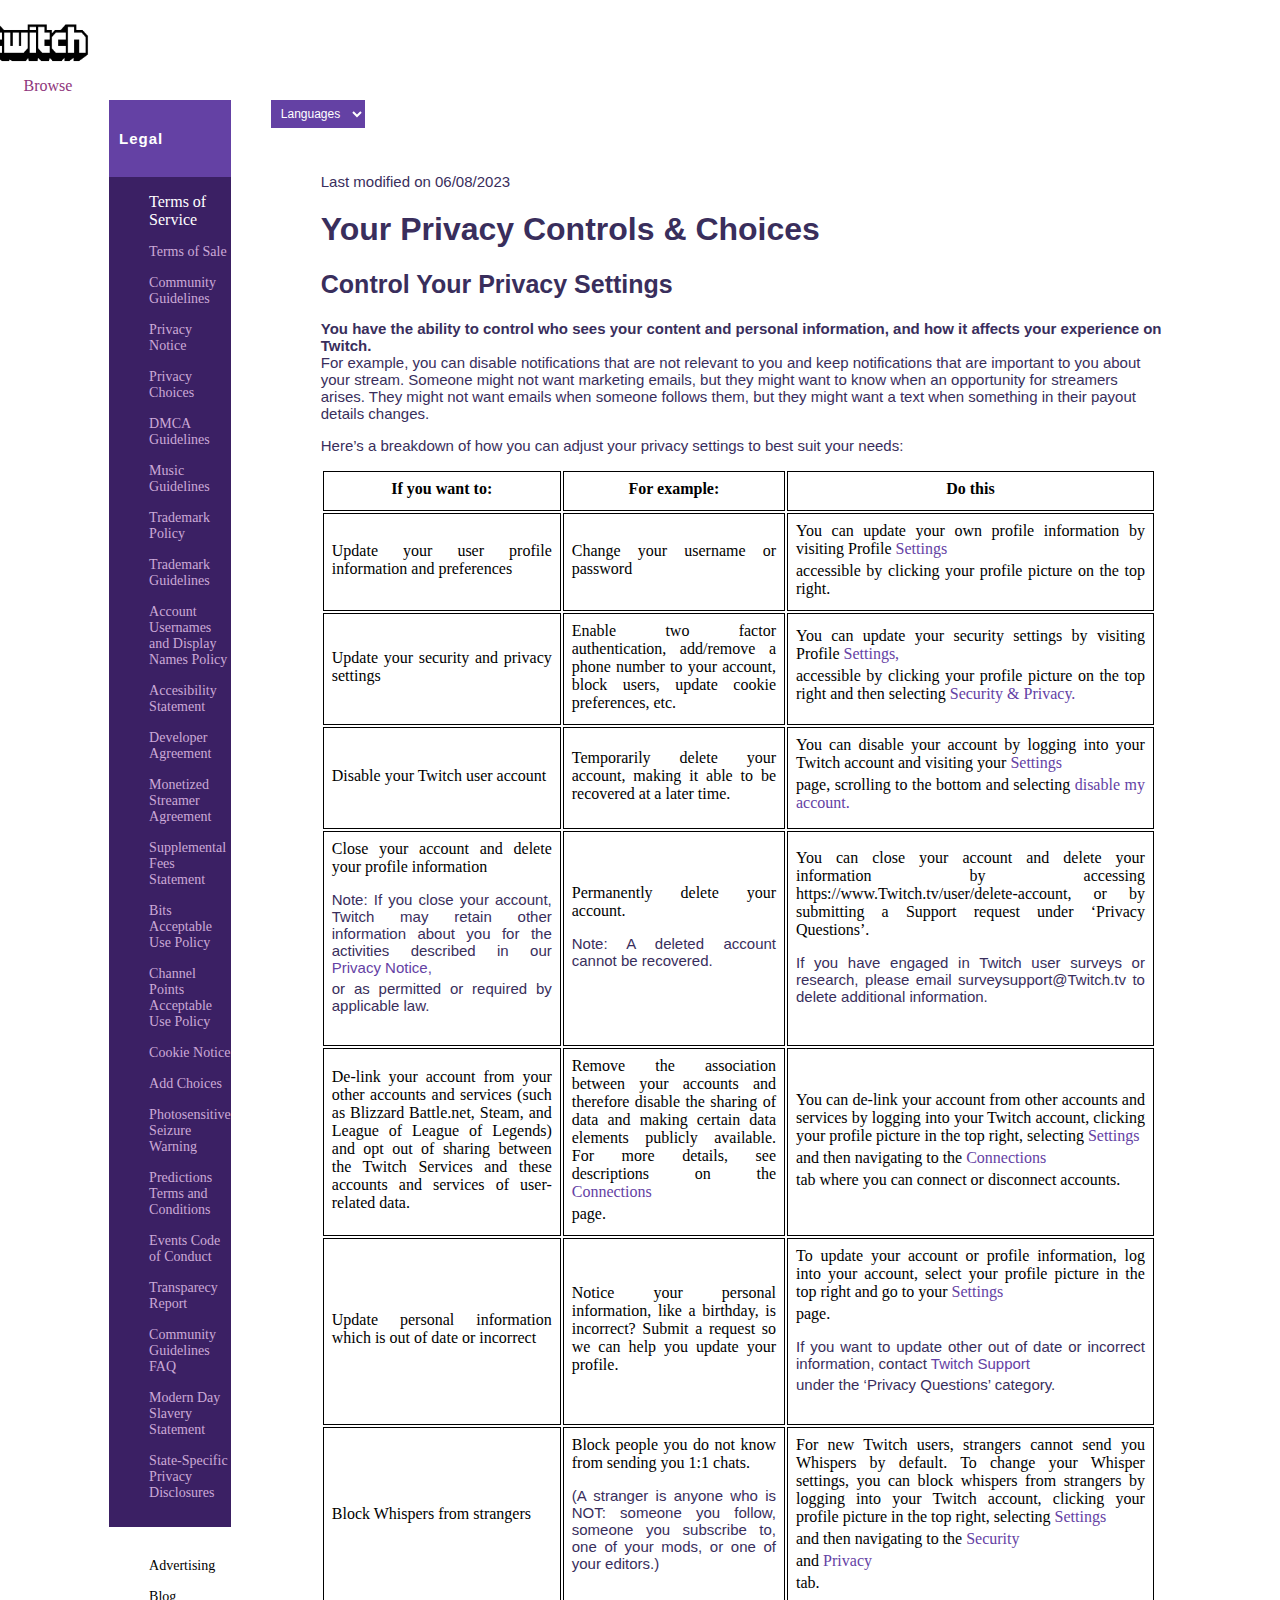
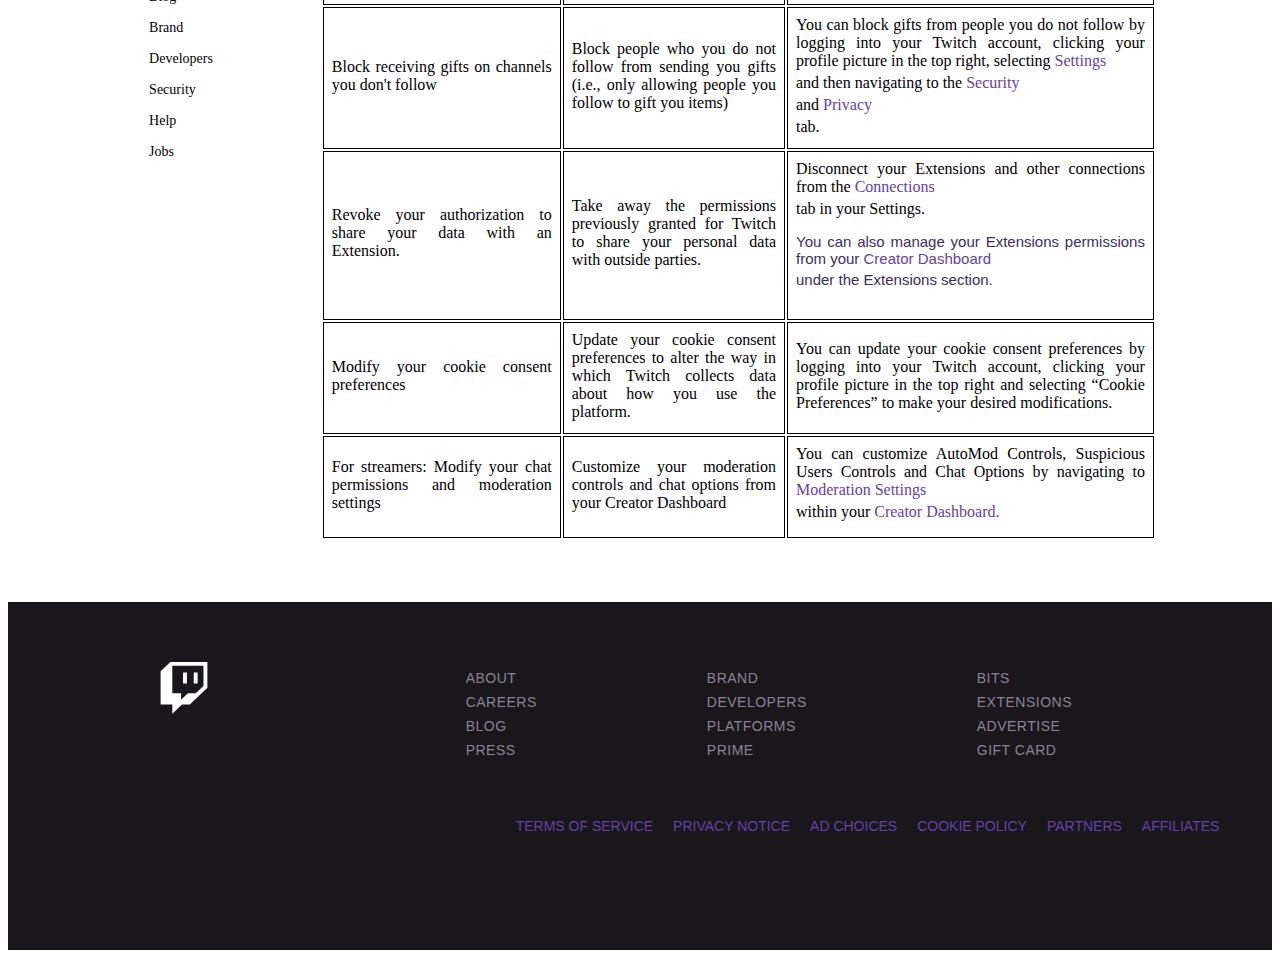
==== choices.html @ 5cd11c77 "initial commit" ====
<!DOCTYPE html>
<html lang="en">
  <head>
    <meta charset="UTF-8" />
    <meta http-equiv="X-UA-Compatible" content="IE=edge" />
    <meta name="viewport" content="width=device-width, initial-scale=1.0" />
    <title>Privacy Choices</title>
    <link rel="icon" href="./images/logo2.jpg" />
    <link rel="stylesheet" href="./styles/terms.css" />
    <link rel="stylesheet" href="./choices.css">
    <link
      href="https://cdn.jsdelivr.net/npm/bootstrap@5.3.0/dist/css/bootstrap.min.css"
      rel="stylesheet"
      integrity="sha384-9ndCyUaIbzAi2FUVXJi0CjmCapSmO7SnpJef0486qhLnuZ2cdeRhO02iuK6FUUVM"
      crossorigin="anonymous"
    />
  </head>
  <body>
    <nav class="navbar bg-body-tertiary">
      <div class="container">
        <a class="navbar-brand" href="#">
          <img
            src="./images/logo.png"
            alt="Bootstrap"
            width="120"
            height="60"
          />
        </a>
        <a href="" class="browse"><div>Browse</div></a>
      </div>
    </nav>
    <section class="section">
      <aside>
        <div class="contain">
          <div class="legal">
            <a href="" class="legalhead"><h4>Legal</h4></a>
          </div>
          <ul>
            <a href="" class="service">Terms of Service</a>
            <li><a href="#">Terms of Sale</a></li>
            <li><a href="">Community Guidelines</a></li>
            <li><a href="./privacy.html">Privacy Notice</a></li>
            <li><a href="./choices.html">Privacy Choices</a></li>
            <li><a href="">DMCA Guidelines</a></li>
            <li><a href="">Music Guidelines</a></li>
            <li><a href="">Trademark Policy</a></li>
            <li><a href="">Trademark Guidelines</a></li>
            <li><a href="">Account Usernames and Display Names Policy</a></li>
            <li><a href="">Accesibility Statement</a></li>
            <li><a href="">Developer Agreement</a></li>
            <li><a href="">Monetized Streamer Agreement</a></li>
            <li><a href="">Supplemental Fees Statement</a></li>
            <li><a href="">Bits Acceptable Use Policy</a></li>
            <li><a href="">Channel Points Acceptable Use Policy</a></li>
            <li><a href="">Cookie Notice</a></li>
            <li><a href="">Add Choices</a></li>
            <li><a href="">Photosensitive Seizure Warning</a></li>
            <li><a href="">Predictions Terms and Conditions</a></li>
            <li><a href="">Events Code of Conduct</a></li>
            <li><a href="">Transparecy Report</a></li>
            <li><a href="">Community Guidelines FAQ</a></li>
            <li><a href="">Modern Day Slavery Statement</a></li>
            <li><a href="">State-Specific Privacy Disclosures</a></li>
          </ul>
        </div>
        <ul class="second-list">
          <li><a href="">Advertising</a></li>
          <li><a href="./blog.html">Blog</a></li>
          <li><a href="">Brand</a></li>
          <li><a href="">Developers</a></li>
          <li><a href="">Security</a></li>
          <li><a href="">Help</a></li>
          <li><a href="">Jobs</a></li>
        </ul>
      </aside>
      <article>
        <select name="" id="lang">
          <option value="">Languages</option>
          <option value="">Български</option>
          <option value="">Català</option>
          <option value="">Čeština</option>
          <option value="">Dansk</option>
          <option value="">Duetsch</option>
          <option value="">Ελληνικά</option>
          <option value="">English</option>
          <option value="">Suomi</option>
          <option value="">Magyar</option>
          <option value="">Italiano</option>
          <option value="">Nederlands</option>
          <option value="">Norks</option>
        </select>

        <article class="article1">
          <div>
            <p class="modify">Last modified on 06/08/2023</p>
            <h1>Your Privacy Controls & Choices</h1>
          <h2>Control Your Privacy Settings</h2>
          <p><b>You have the ability to control who sees your content and personal information, and how it affects your experience on Twitch.</b>
            For example, you can disable notifications that are not relevant to you and keep notifications that are important to you about your stream. Someone might not want marketing emails, but they might want to know when an opportunity for streamers arises. They might not want emails when someone follows them, but they might want a text when something in their payout details changes.</p>
            <p>Here’s a breakdown of how you can adjust your privacy settings to best suit your needs: </p>
            <table>
                <tbody>
                    <tr>
                        <th>If you want to:</th>
                        <th>For example:</th>
                        <th>Do this</th>
                    </tr>
                    <tr>
                        <td>Update your user profile information and preferences</td>
                        <td>Change your username or password</td>
                        <td>You can update your own profile information by visiting Profile <a href="">Settings</a> accessible by clicking your profile picture on the top right.</td>
                    </tr>
                    <tr>
                        <td>Update your security and privacy settings</td>
                        <td>Enable two factor authentication, add/remove a phone number to your account, block users, update cookie preferences, etc.</td>
                        <td>You can update your security settings by visiting Profile <a href="">Settings,</a> accessible by clicking your profile picture on the top right and then selecting <a href="">Security & Privacy.</a></td>
                    </tr>
                    <tr>
                        <td>Disable your Twitch user account</td>
                        <td>Temporarily delete your account, making it able to be recovered at a later time.</td>
                        <td>You can disable your account by logging into your Twitch account and visiting your <a href="">Settings</a> page, scrolling to the bottom and selecting <a href="">disable my account.</a></td>
                    </tr>
                    <tr>
                        <td>Close your account and delete your profile information
                            <p>Note: If you close your account, Twitch may retain other information about you for the activities described in our <a href="">Privacy Notice,</a> or as permitted or required by applicable law.</p>
                        </td>
                        <td>Permanently delete your account.
                            <p>Note: A deleted account cannot be recovered. </p>
                        </td>
                        <td>You can close your account and delete your information by accessing https://www.Twitch.tv/user/delete-account, or by submitting a Support request under ‘Privacy Questions’.
                            <p>If you have engaged in Twitch user surveys or research, please email surveysupport@Twitch.tv to delete additional information.</p>
                        </td>
                    </tr>
                    <tr>
                        <td>De-link your account from your other accounts and services (such as Blizzard Battle.net, Steam, and League of League of Legends) and opt out of sharing between the Twitch Services and these accounts and services of user-related data.</td>
                        <td>Remove the association between your accounts and therefore disable the sharing of data and making certain data elements publicly available. For more details, see descriptions on the <a href="">Connections</a> page. </td>
                        <td>You can de-link your account from other accounts and services by logging into your Twitch account, clicking your profile picture in the top right, selecting <a href="">Settings</a> and then navigating to the <a href="">Connections</a> tab where you can connect or disconnect accounts.</td>
                    </tr>
                    <tr>
                        <td>Update personal information which is out of date or incorrect</td>
                        <td>Notice your personal information, like a birthday, is incorrect? Submit a request so we can help you update your profile.</td>
                        <td>To update your account or profile information, log into your account, select your profile picture in the top right and go to your <a href="">Settings</a> page.
                           <p>If you want to update other out of date or incorrect information, contact <a href="">Twitch Support</a> under the ‘Privacy Questions’ category.</p></td>
                    </tr>
                    <tr>
                        <td>Block Whispers from strangers</td>
                        <td>Block people you do not know from sending you 1:1 chats.
                            <p>(A stranger is anyone who is NOT: someone you follow, someone you subscribe to, one of your mods, or one of your editors.)</p>
                        </td>
                        <td>For new Twitch users, strangers cannot send you Whispers by default. To change your Whisper settings, you can block whispers from strangers by logging into your Twitch account, clicking your profile picture in the top right, selecting <a href="">Settings</a> and then navigating to the <a href="">Security</a> and <a href="">Privacy</a> tab.</td>
                    </tr>
                    <tr>
                        <td>Block receiving gifts on channels you don't follow</td>
                        <td>Block people who you do not follow from sending you gifts (i.e., only allowing people you follow to gift you items)</td>
                        <td>You can block gifts from people you do not follow by logging into your Twitch account, clicking your profile picture in the top right, selecting <a href="">Settings</a> and then navigating to the <a href="">Security</a> and <a href="">Privacy</a> tab.</td>
                    </tr>
                    <tr>
                        <td>Revoke your authorization to share your data with an Extension.</td>
                        <td>Take away the permissions previously granted for Twitch to share your personal data with outside parties.</td>
                        <td>Disconnect your Extensions and other connections from the <a href="">Connections</a> tab in your Settings.
                            <p>You can also manage your Extensions permissions from your <a href="">Creator Dashboard</a> under the Extensions section.</p>
                        </td>
                    </tr>
                    <tr>
                        <td>Modify your cookie consent preferences</td>
                        <td>Update your cookie consent preferences to alter the way in which Twitch collects data about how you use the platform.</td>
                        <td>You can update your cookie consent preferences by logging into your Twitch account, clicking your profile picture in the top right and selecting “Cookie Preferences” to make your desired modifications.</td>
                    </tr>
                    <tr>
                        <td>For streamers: Modify your chat permissions and moderation settings</td>
                        <td>Customize your moderation controls and chat options from your Creator Dashboard</td>
                        <td>You can customize AutoMod Controls, Suspicious Users Controls and Chat Options by navigating to <a href="">Moderation Settings</a> within your <a href="">Creator Dashboard.</a> </td>
                    </tr>
                </tbody>
            </table>
          </div>
        </article>
    </section>
    <script
      src="https://cdn.jsdelivr.net/npm/bootstrap@5.3.0/dist/js/bootstrap.bundle.min.js"
      integrity="sha384-geWF76RCwLtnZ8qwWowPQNguL3RmwHVBC9FhGdlKrxdiJJigb/j/68SIy3Te4Bkz"
      crossorigin="anonymous"
    ></script>
  </body>
  <footer>
    <div class="footlayer">
      <div class="footerimg">
        <a href=""
          ><svg
            width="48"
            height="53"
            viewBox="0 0 30 34"
            fill="none"
            xmlns="http://www.w3.org/2000/svg"
            alt=""
          >
            <path
              fill-rule="evenodd"
              clip-rule="evenodd"
              d="M27.4994 15.3919L22.5006 20.1262H17.4994L13.1233 24.2708V20.1262H7.49939V2.36833H27.4994V15.3919ZM6.24909 0L0 5.91853V27.2289H7.49939V33.1475L13.7485 27.2289H18.7497L30 16.5737V0H6.24909ZM23.7509 6.69873H21.2502V13.8008H23.7509V6.69873ZM14.3766 6.6709H16.8773V13.7739H14.3766V6.6709Z"
              fill="#FFFFFF"
            ></path>
          </svg>
        </a>
      </div>
      <div class="footer-menu">
        <ul>
          <li><a href="">about</a></li>
          <li><a href="">careers</a></li>
          <li><a href="./blog.html">blog</a></li>
          <li><a href="">Press</a></li>
        </ul>
      </div>
      <div class="footer-menu">
        <ul>
          <li><a href="">brand</a></li>
          <li><a href="">developers</a></li>
          <li><a href="">platforms</a></li>
          <li><a href="">Prime</a></li>
        </ul>
      </div>
      <div class="footer-menu">
        <ul>
          <li><a href="">bits</a></li>
          <li><a href="">extensions</a></li>
          <li><a href="">advertise</a></li>
          <li><a href="">gift card</a></li>
        </ul>
      </div>
    </div>
    <div class="footer-sub">
      <ul>
        <li><a href="">terms of service</a></li>
        <li><a href="./privacy.html">privacy notice</a></li>
        <li><a href="">ad choices</a></li>
        <li><a href="">cookie policy</a></li>
        <li><a href="">partners</a></li>
        <li><a href="">affiliates</a></li>
      </ul>
    </div>
  </footer>
</html>
---- styles/terms.css ----
.navbar-brand {
  margin-left: -30px;
}
.browse {
  text-decoration: none;
  font-weight: 500;
  color: #8f367c;
}
.browse div {
  width: 80px;
  padding-top: 5px;
  padding-bottom: 5px;
  text-align: center;
  border-radius: 5px;
}
.browse :hover {
  background-color: #eeeeee;
}
.section {
  display: flex;
}
aside {
  margin-left: 8%;
  width: 12%;
  height: max-content;
  background: #ccc;
  background-color: #fff;
}
.contain {
  background-color: #3b2064;
  padding-bottom: 10px;
}
aside li {
  list-style-type: none;
  padding-top: 15px;
  color: #3b20c3;
  font-size: 14px;
}
aside li a {
  text-decoration: none;
  color: #ccaad7;
}
aside a:hover {
  color: #fff;
}
article {
  margin-right: 5%;
  margin-left: 40px;
  background-color: #fff;
}
.legalhead {
  color: #fff;
  text-decoration: none;
}
.legalhead h4 {
  font-size: 15px;
  letter-spacing: 1px;
  font-family: "Segoe UI", Tahoma, Geneva, Verdana, sans-serif;
}
.legal {
  background-color: #6441a4;
  padding: 10px;
  padding-right: 20px;
}
.second-list {
  background-color: #fff;
}
.second-list a {
  color: black;
}
.second-list a:hover {
  color: Black;
}
.service {
  color: #fff;
  text-decoration: none;
}
#lang {
  color: #fff;
  background-color: #6441a4;
  font-size: 12px;
  padding: 6px;
  border: none;
  font-family: Verdana, Geneva, Tahoma, sans-serif;
}
#lang:hover {
  background-color: #7d5bbe;
}
option {
  background-color: #fff;
  color: #3b20c3;
}
.article1 {
  padding-top: 30px;
  margin-left: 50px;
  margin-right: 5%;
  background-color: #fff;
  margin-bottom: 50px;
}
.modify {
  font-size: 14px;
  margin-bottom: 1.3rem;
}
.serve {
  font-size: 1.7rem;
  font-weight: 600;
  font-family: sans-serif;
  color: #392e5c;
  margin-bottom: 1.3rem;
}
.unorder li {
  list-style-type: none;
  margin-left: -30px;
  padding-bottom: 8px;
  font-size: 14px;
  font-family: sans-serif;
}
.unorder a {
  text-decoration: none;
  color: #6441b8;
}
.unorder a:hover {
  text-decoration: underline;
}
.article1 h4 {
  font-size: 1rem;
  font-weight: 600;
  line-height: 2rem;
  margin-bottom: 0.2rem;
  font-family: sans-serif;
  color: #392e5c;
}
.article1 h1 {
  font-family: sans-serif;
  color: #392e5c;
  font-weight: 600;
}
.article1 h5 {
  font-size: 0.9rem;
  font-weight: 600;
  margin-bottom: 0.2rem;
  font-family: sans-serif;
  color: #392e5c;
}
.article1 p {
  font-family: sans-serif;
  font-size: 15px;
  color: #392e5c;
}
.article1 ::after {
  clear: both;
  display: table;
  content: "";
}
footer {
  background-color: #19171c;
  padding-bottom: 100px;
}
.footerimg {
  padding-top: 60px;
  margin-left: 12%;
  width: 30%;
}
.footlayer {
  display: flex;
}
.footer-menu {
  line-height: 1.5rem;
  letter-spacing: 0.5px;
  margin-top: 3%;
  padding-top: 10px;
}
.footer-menu li {
  list-style-type: none;
  margin-left: -30px;
  font-weight: 500;
  font-size: 14px;
  text-transform: uppercase;
  font-family: sans-serif;
}
.footer-menu a {
  text-decoration: none;
  color: #898395;
}
.footer-menu a:hover {
  color: #6441a4;
  text-decoration: underline;
}
.footer-menu ul {
  padding: 0px 200px 0px 0px;
}
.footer-sub ul {
  display: flex;
  margin-top: 40px;
  margin-left: 37%;
}
.footer-sub li {
  list-style-type: none;
  font-size: 14px;
  font-weight: 500;
  font-family: sans-serif;
  margin-right: 20px;
  text-transform: uppercase;
}
.footer-sub a {
  color: #6441a4;
  text-decoration: none;
}
.footer-sub a:hover {
  text-decoration: underline;
}
.privacylist li {
  color: #392e5c;
  font-size: 15px;
}
.article1 a {
  color: #6441a4;
  text-decoration: none;
}
.article1 a:hover {
  text-decoration: underline;
}
.article1 h2 {
  font-family: sans-serif;
  color: #392e5c;
  font-weight: 600;
  font-size: 25px;
}
---- choices.css ----
article th {
  border: 1px solid #000;
  padding: 8px;
}
article td {
  border: 1px solid #000;
  text-align: justify;
  padding: 8px;
}
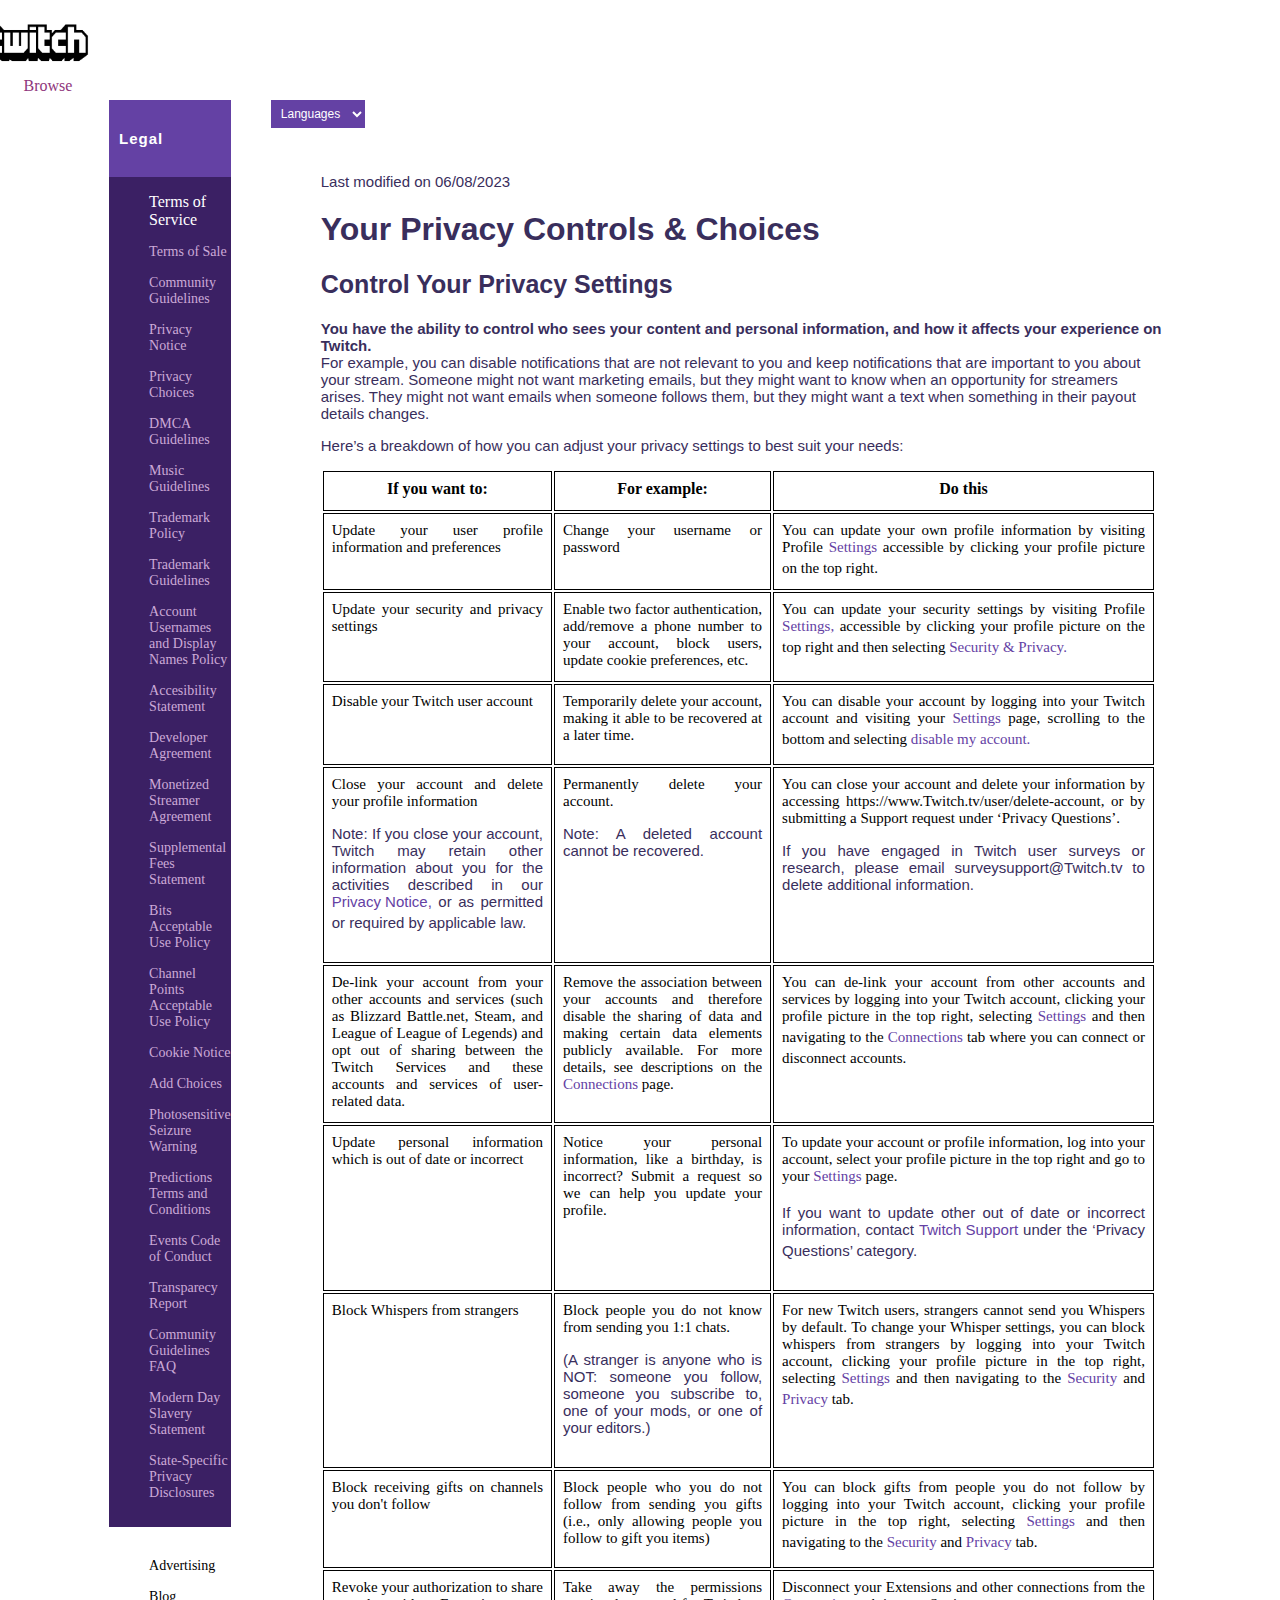
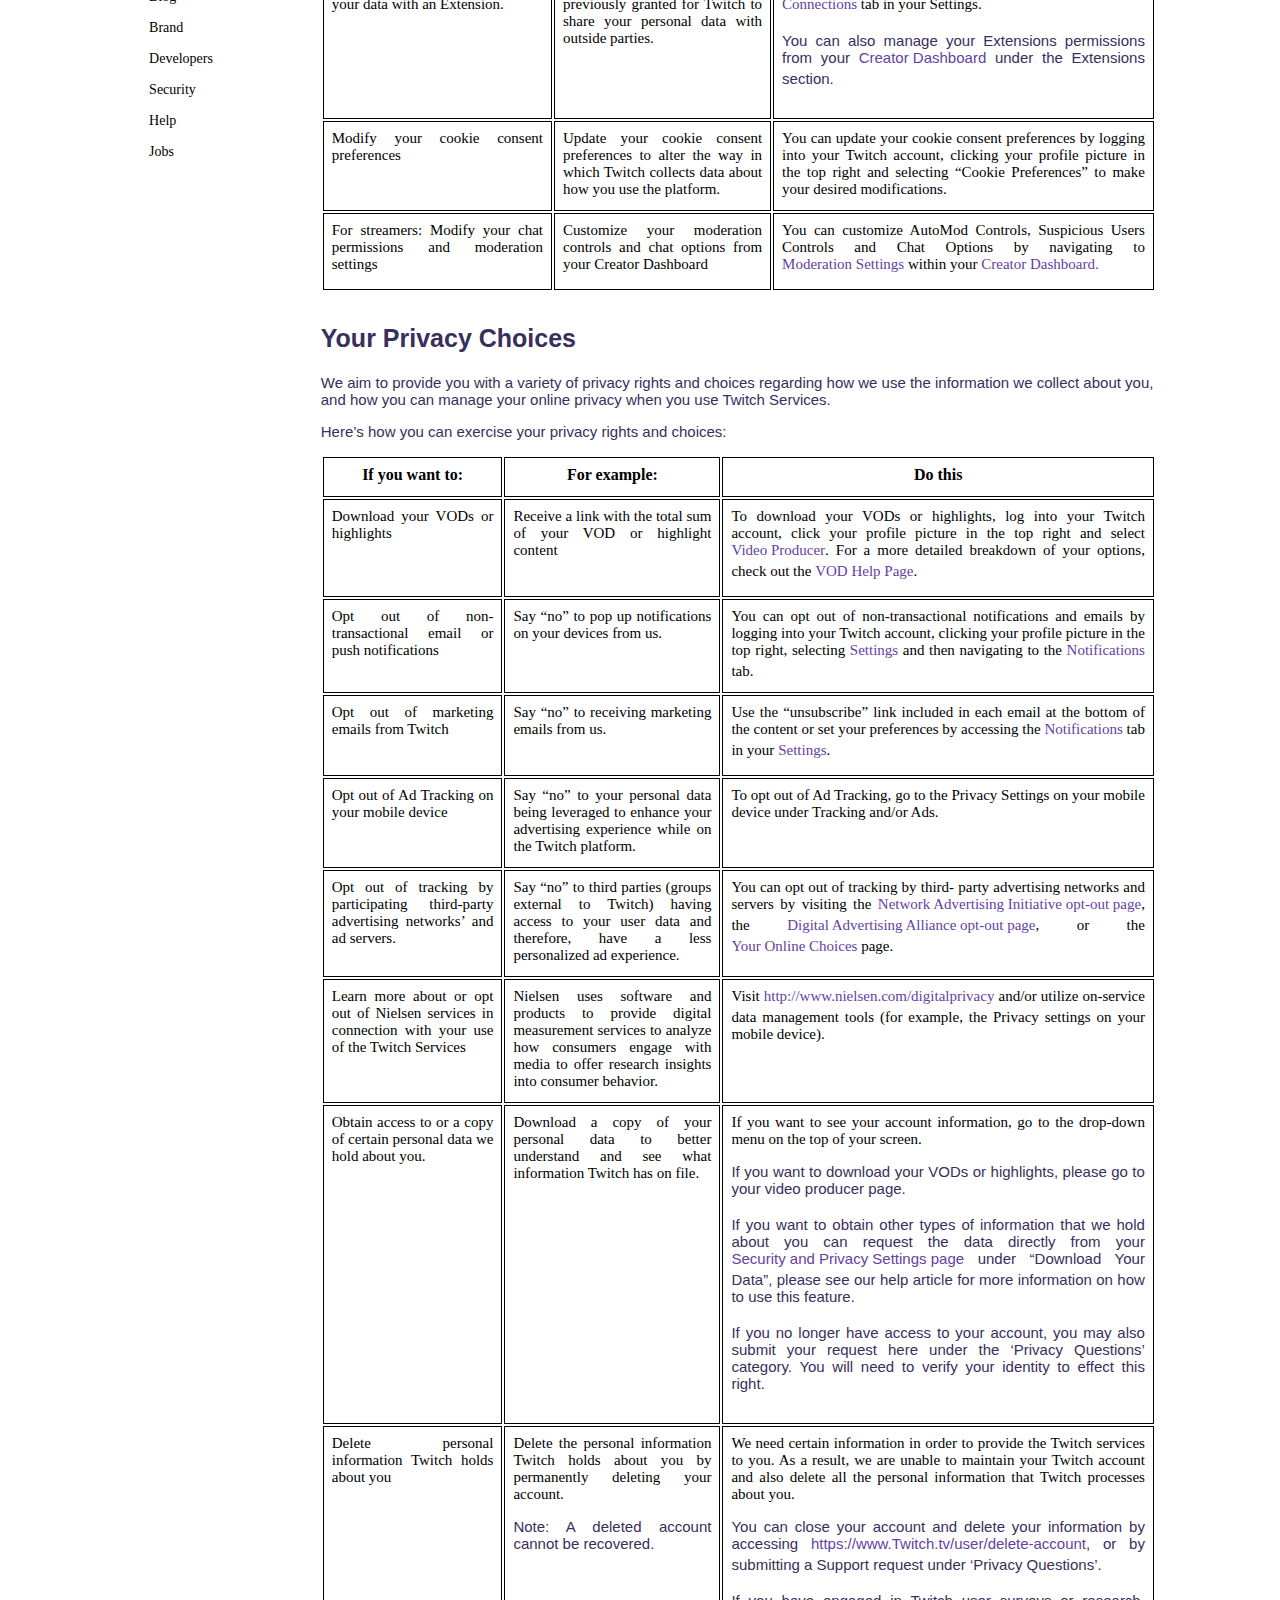
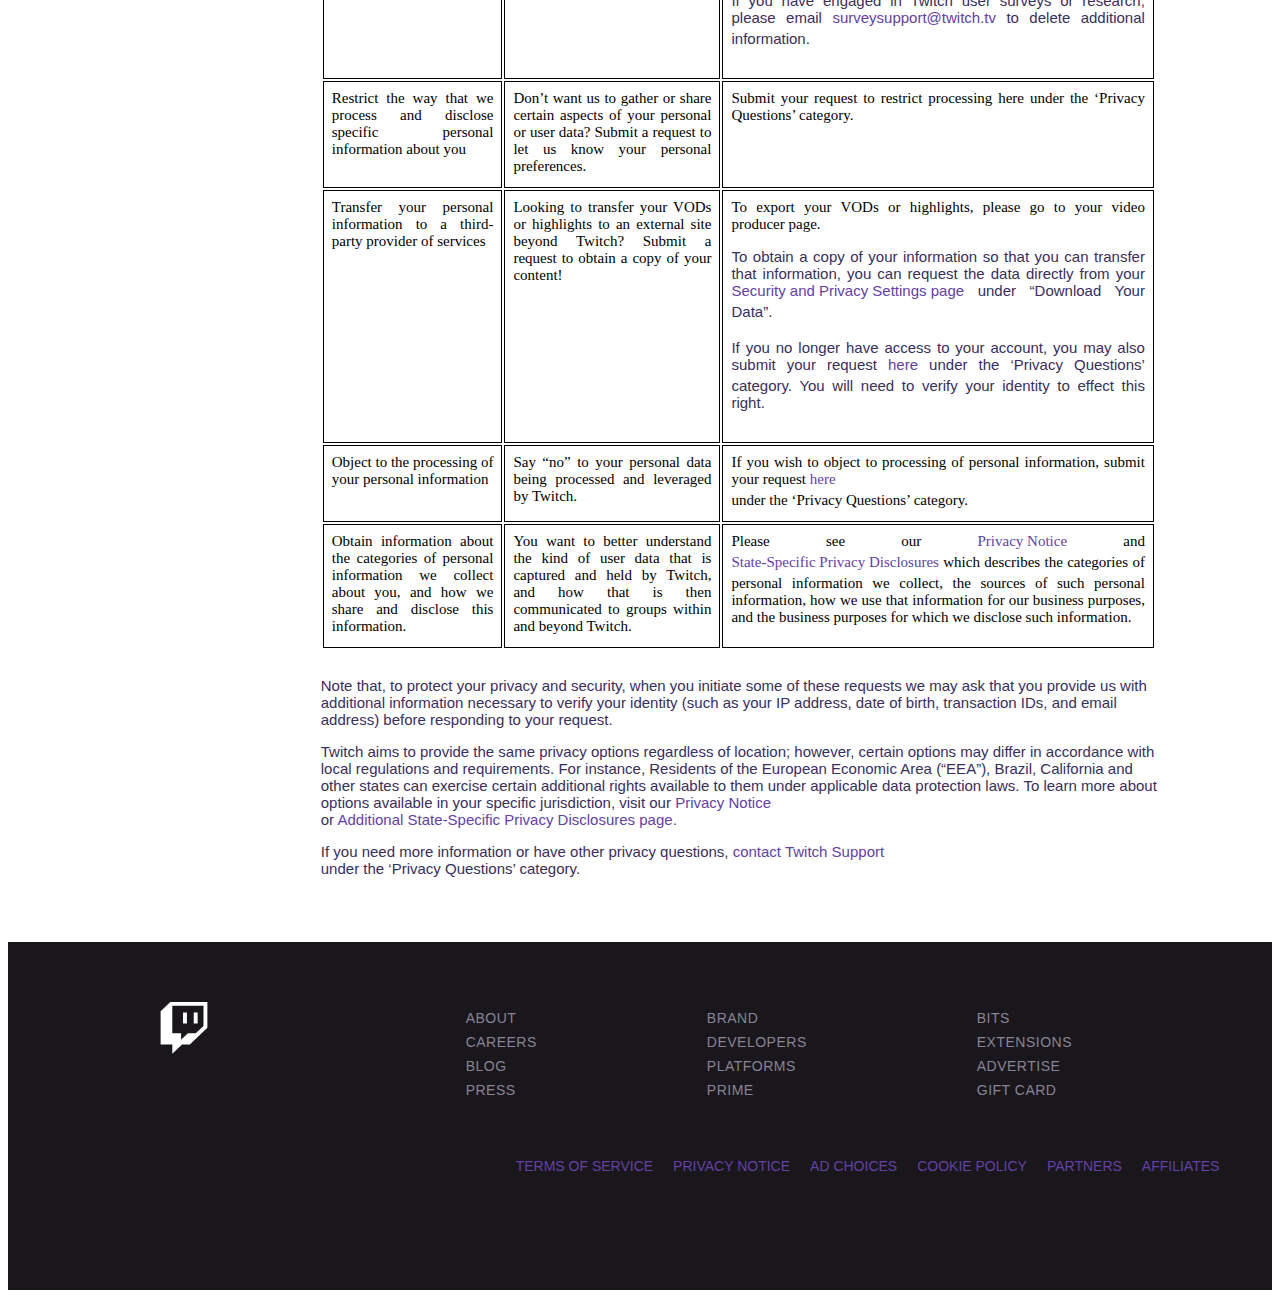
==== commit bfada215: "changes of twitch" ====
--- a/choices.html
+++ b/choices.html
@@ -7,7 +7,7 @@
     <title>Privacy Choices</title>
     <link rel="icon" href="./images/logo2.jpg" />
     <link rel="stylesheet" href="./styles/terms.css" />
-    <link rel="stylesheet" href="./choices.css">
+    <link rel="stylesheet" href="./styles/choices.css">
     <link
       href="https://cdn.jsdelivr.net/npm/bootstrap@5.3.0/dist/css/bootstrap.min.css"
       rel="stylesheet"
@@ -108,21 +108,21 @@
                     <tr>
                         <td>Update your user profile information and preferences</td>
                         <td>Change your username or password</td>
-                        <td>You can update your own profile information by visiting Profile <a href="">Settings</a> accessible by clicking your profile picture on the top right.</td>
+                        <td>You can update your own profile information by visiting Profile <a class="anchor" href="">Settings</a> accessible by clicking your profile picture on the top right.</td>
                     </tr>
                     <tr>
                         <td>Update your security and privacy settings</td>
                         <td>Enable two factor authentication, add/remove a phone number to your account, block users, update cookie preferences, etc.</td>
-                        <td>You can update your security settings by visiting Profile <a href="">Settings,</a> accessible by clicking your profile picture on the top right and then selecting <a href="">Security & Privacy.</a></td>
+                        <td>You can update your security settings by visiting Profile <a class="anchor" href="">Settings,</a> accessible by clicking your profile picture on the top right and then selecting <a class="anchor" href="">Security & Privacy.</a></td>
                     </tr>
                     <tr>
                         <td>Disable your Twitch user account</td>
                         <td>Temporarily delete your account, making it able to be recovered at a later time.</td>
-                        <td>You can disable your account by logging into your Twitch account and visiting your <a href="">Settings</a> page, scrolling to the bottom and selecting <a href="">disable my account.</a></td>
+                        <td>You can disable your account by logging into your Twitch account and visiting your <a class="anchor" href="">Settings</a> page, scrolling to the bottom and selecting <a class="anchor" href="">disable my account.</a></td>
                     </tr>
                     <tr>
                         <td>Close your account and delete your profile information
-                            <p>Note: If you close your account, Twitch may retain other information about you for the activities described in our <a href="">Privacy Notice,</a> or as permitted or required by applicable law.</p>
+                            <p>Note: If you close your account, Twitch may retain other information about you for the activities described in our <a class="anchor" href="">Privacy Notice,</a> or as permitted or required by applicable law.</p>
                         </td>
                         <td>Permanently delete your account.
                             <p>Note: A deleted account cannot be recovered. </p>
@@ -133,32 +133,32 @@
                     </tr>
                     <tr>
                         <td>De-link your account from your other accounts and services (such as Blizzard Battle.net, Steam, and League of League of Legends) and opt out of sharing between the Twitch Services and these accounts and services of user-related data.</td>
-                        <td>Remove the association between your accounts and therefore disable the sharing of data and making certain data elements publicly available. For more details, see descriptions on the <a href="">Connections</a> page. </td>
-                        <td>You can de-link your account from other accounts and services by logging into your Twitch account, clicking your profile picture in the top right, selecting <a href="">Settings</a> and then navigating to the <a href="">Connections</a> tab where you can connect or disconnect accounts.</td>
+                        <td>Remove the association between your accounts and therefore disable the sharing of data and making certain data elements publicly available. For more details, see descriptions on the <a class="anchor" href="">Connections</a> page. </td>
+                        <td>You can de-link your account from other accounts and services by logging into your Twitch account, clicking your profile picture in the top right, selecting <a class="anchor" href="">Settings</a> and then navigating to the <a class="anchor" href="">Connections</a> tab where you can connect or disconnect accounts.</td>
                     </tr>
                     <tr>
                         <td>Update personal information which is out of date or incorrect</td>
                         <td>Notice your personal information, like a birthday, is incorrect? Submit a request so we can help you update your profile.</td>
-                        <td>To update your account or profile information, log into your account, select your profile picture in the top right and go to your <a href="">Settings</a> page.
-                           <p>If you want to update other out of date or incorrect information, contact <a href="">Twitch Support</a> under the ‘Privacy Questions’ category.</p></td>
+                        <td>To update your account or profile information, log into your account, select your profile picture in the top right and go to your <a class="anchor" href="">Settings</a> page.
+                           <p>If you want to update other out of date or incorrect information, contact <a class="anchor" href="">Twitch Support</a> under the ‘Privacy Questions’ category.</p></td>
                     </tr>
                     <tr>
                         <td>Block Whispers from strangers</td>
                         <td>Block people you do not know from sending you 1:1 chats.
                             <p>(A stranger is anyone who is NOT: someone you follow, someone you subscribe to, one of your mods, or one of your editors.)</p>
                         </td>
-                        <td>For new Twitch users, strangers cannot send you Whispers by default. To change your Whisper settings, you can block whispers from strangers by logging into your Twitch account, clicking your profile picture in the top right, selecting <a href="">Settings</a> and then navigating to the <a href="">Security</a> and <a href="">Privacy</a> tab.</td>
+                        <td>For new Twitch users, strangers cannot send you Whispers by default. To change your Whisper settings, you can block whispers from strangers by logging into your Twitch account, clicking your profile picture in the top right, selecting <a class="anchor" href="">Settings</a> and then navigating to the <a class="anchor" href="">Security</a> and <a class="anchor" href="">Privacy</a> tab.</td>
                     </tr>
                     <tr>
                         <td>Block receiving gifts on channels you don't follow</td>
                         <td>Block people who you do not follow from sending you gifts (i.e., only allowing people you follow to gift you items)</td>
-                        <td>You can block gifts from people you do not follow by logging into your Twitch account, clicking your profile picture in the top right, selecting <a href="">Settings</a> and then navigating to the <a href="">Security</a> and <a href="">Privacy</a> tab.</td>
+                        <td>You can block gifts from people you do not follow by logging into your Twitch account, clicking your profile picture in the top right, selecting <a class="anchor" href="">Settings</a> and then navigating to the <a class="anchor" href="">Security</a> and <a class="anchor" href="">Privacy</a> tab.</td>
                     </tr>
                     <tr>
                         <td>Revoke your authorization to share your data with an Extension.</td>
                         <td>Take away the permissions previously granted for Twitch to share your personal data with outside parties.</td>
-                        <td>Disconnect your Extensions and other connections from the <a href="">Connections</a> tab in your Settings.
-                            <p>You can also manage your Extensions permissions from your <a href="">Creator Dashboard</a> under the Extensions section.</p>
+                        <td>Disconnect your Extensions and other connections from the <a class="anchor" href="">Connections</a> tab in your Settings.
+                            <p>You can also manage your Extensions permissions from your <a class="anchor" href="">Creator Dashboard</a> under the Extensions section.</p>
                         </td>
                     </tr>
                     <tr>
@@ -169,10 +169,105 @@
                     <tr>
                         <td>For streamers: Modify your chat permissions and moderation settings</td>
                         <td>Customize your moderation controls and chat options from your Creator Dashboard</td>
-                        <td>You can customize AutoMod Controls, Suspicious Users Controls and Chat Options by navigating to <a href="">Moderation Settings</a> within your <a href="">Creator Dashboard.</a> </td>
+                        <td>You can customize AutoMod Controls, Suspicious Users Controls and Chat Options by navigating to <a class="anchor" href="">Moderation Settings</a> within your <a class="anchor" href="">Creator Dashboard.</a> </td>
                     </tr>
                 </tbody>
             </table>
+            <h2>Your Privacy Choices</h2>
+            <p>We aim to provide you with a variety of privacy rights and choices regarding how we use the information we collect about you, and how you can manage your online privacy when you use Twitch Services.</p>
+            <p>Here’s how you can exercise your privacy rights and choices: </p>
+            <table>
+              <tbody>
+                <tr>
+                  <th>If you want to:</th>
+                  <th>For example:</th>
+                  <th>Do this</th>
+              </tr>
+              <tr>
+                <td>Download your VODs or highlights</td>
+                <td>Receive a link with the total sum of your VOD or highlight content</td>
+                <td>To download your VODs or highlights, log into your Twitch account, click your profile picture in the top right and select <a class="anchor" href="">Video Producer</a>. For a more detailed breakdown of your options, check out the <a class="anchor" href="">VOD Help Page</a>.</td>
+              </tr>
+              <tr>
+                <td>Opt out of non-transactional email or push notifications</td>
+                <td>Say “no” to pop up notifications on your devices from us.</td>
+                <td>You can opt out of non-transactional notifications and emails by logging into your Twitch account, clicking your profile picture in the top right, selecting <a class="anchor" href="">Settings</a> and then navigating to the <a class="anchor" href="">Notifications</a> tab.</td>
+              </tr>
+              <tr>
+                <td>Opt out of marketing emails from Twitch</td>
+                <td>Say “no” to receiving marketing emails from us.</td>
+                <td>Use the “unsubscribe” link included in each email at the bottom of the content or set your preferences by accessing the <a class="anchor" href="">Notifications</a> tab in your <a class="anchor" href="">Settings</a>.</td>
+              </tr>
+              <tr>
+                <td>Opt out of Ad Tracking on your mobile device</td>
+                <td>Say “no” to your personal data being leveraged to enhance your advertising experience while on the Twitch platform.</td>
+                <td>To opt out of Ad Tracking, go to the Privacy Settings on your mobile device under Tracking and/or Ads.</td>
+              </tr>
+              <tr>
+                <td>Opt out of tracking by participating third-party advertising networks’ and ad servers.</td>
+                <td>Say “no” to third parties (groups external to Twitch) having access to your user data and therefore, have a less personalized ad experience. </td>
+                <td>You can opt out of tracking by third- party advertising networks and servers by visiting the <a class="anchor" href="">Network Advertising Initiative opt-out page</a>, the <a class="anchor" href="">Digital Advertising Alliance opt-out page</a>, or the <a class="anchor" href="">Your Online Choices</a> page.</td>
+              </tr>
+              <tr>
+                <td>Learn more about or opt out of Nielsen services in connection with your use of the Twitch Services</td>
+                <td>Nielsen uses software and products to provide digital measurement services to analyze how consumers engage with media to offer research insights into consumer behavior.</td>
+                <td>Visit <a class="anchor" href="">http://www.nielsen.com/digitalprivacy</a> and/or utilize on-service data management tools (for example, the Privacy settings on your mobile device). </td>
+              </tr>
+              <tr>
+                <td>Obtain access to or a copy of certain personal data we hold about you.</td>
+                <td>Download a copy of your personal data to better understand and see what information Twitch has on file.</td>
+                <td>If you want to see your account information, go to the drop-down menu on the top of your screen.
+
+                 <p> If you want to download your VODs or highlights, please go to your video producer page.</p>
+                <p>  
+                  If you want to obtain other types of information that we hold about you can request the data directly from your <a class="anchor" href="">Security and Privacy Settings page</a> under “Download Your Data”, please see our help article for more information on how to use this feature. 
+                </p>
+                <p>
+                  If you no longer have access to your account, you may also submit your request here under the ‘Privacy Questions’ category. You will need to verify your identity to effect this right.
+                </p></td>
+              </tr>
+              <tr>
+                <td>Delete personal information Twitch holds about you</td>
+                <td>Delete the personal information Twitch holds about you by permanently deleting your account. <p>Note: A deleted account cannot be recovered.</p></td>
+                <td>We need certain information in order to provide the Twitch services to you. As a result, we are unable to maintain your Twitch account and also delete all the personal information that Twitch processes about you.
+
+                 <p>You can close your account and delete your information by accessing <a class="anchor" href="">https://www.Twitch.tv/user/delete-account</a>, or by submitting a Support request under ‘Privacy Questions’.</p>
+                  <p>
+                  If you have engaged in Twitch user surveys or research, please email <a class="anchor" href="">surveysupport@twitch.tv</a> to delete additional information.
+                </p>
+                  </td>
+              </tr>
+              <tr>
+                <td>Restrict the way that we process and disclose specific personal information about you</td>
+                <td>Don’t want us to gather or share certain aspects of your personal or user data? Submit a request to let us know your personal preferences.</td>
+                <td>Submit your request to restrict processing here under the ‘Privacy Questions’ category.</td>
+              </tr>
+              <tr>
+                <td>Transfer your personal information to a third-party provider of services</td>
+                <td>Looking to transfer your VODs or highlights to an external site beyond Twitch? Submit a request to obtain a copy of your content!</td>
+                <td>To export your VODs or highlights, please go to your video producer page.
+<p>
+                  To obtain a copy of your information so that you can transfer that information, you can request the data directly from your <a class="anchor" href="">Security and Privacy Settings page</a> under “Download Your Data”.
+                </p>
+                <p>
+                  If you no longer have access to your account, you may also submit your request <a class="anchor" href="">here</a> under the ‘Privacy Questions’ category. You will need to verify your identity to effect this right.
+                </p></td>
+              </tr>
+              <tr>
+                <td>Object to the processing of your personal information</td>
+                <td>Say “no” to your personal data being processed and leveraged by Twitch.</td>
+                <td>If you wish to object to processing of personal information, submit your request <a href="">here</a> under the ‘Privacy Questions’ category.</td>
+              </tr>
+              <tr>
+                <td>Obtain information about the categories of personal information we collect about you, and how we share and disclose this information.</td>
+                <td>You want to better understand the kind of user data that is captured and held by Twitch, and how that is then communicated to groups within and beyond Twitch.</td>
+                <td>Please see our <a class="anchor" href="">Privacy Notice</a> and <a class="anchor" href="">State-Specific Privacy Disclosures</a> which describes the categories of personal information we collect, the sources of such personal information, how we use that information for our business purposes, and the business purposes for which we disclose such information.</td>
+              </tr>
+              </tbody>
+            </table>
+            <p>Note that, to protect your privacy and security, when you initiate some of these requests we may ask that you provide us with additional information necessary to verify your identity (such as your IP address, date of birth, transaction IDs, and email address) before responding to your request.</p>
+            <p>Twitch aims to provide the same privacy options regardless of location; however, certain options may differ in accordance with local regulations and requirements. For instance, Residents of the European Economic Area (“EEA”), Brazil, California and other states can exercise certain additional rights available to them under applicable data protection laws. To learn more about options available in your specific jurisdiction, visit our <a href="">Privacy Notice</a> or <a href="">Additional State-Specific Privacy Disclosures page.</a></p>
+            <p>If you need more information or have other privacy questions, <a href="">contact Twitch Support</a> under the ‘Privacy Questions’ category.</p>
           </div>
         </article>
     </section>
--- a/styles/choices.css
+++ b/styles/choices.css
@@ -0,0 +1,14 @@
+article th {
+  border: 1px solid #000;
+  padding: 8px;
+}
+article td {
+  border: 1px solid #000;
+  text-align: justify;
+  padding: 8px;
+  font-size: 15px;
+  vertical-align: top;
+}
+article .anchor {
+  display: inline-block;
+}
